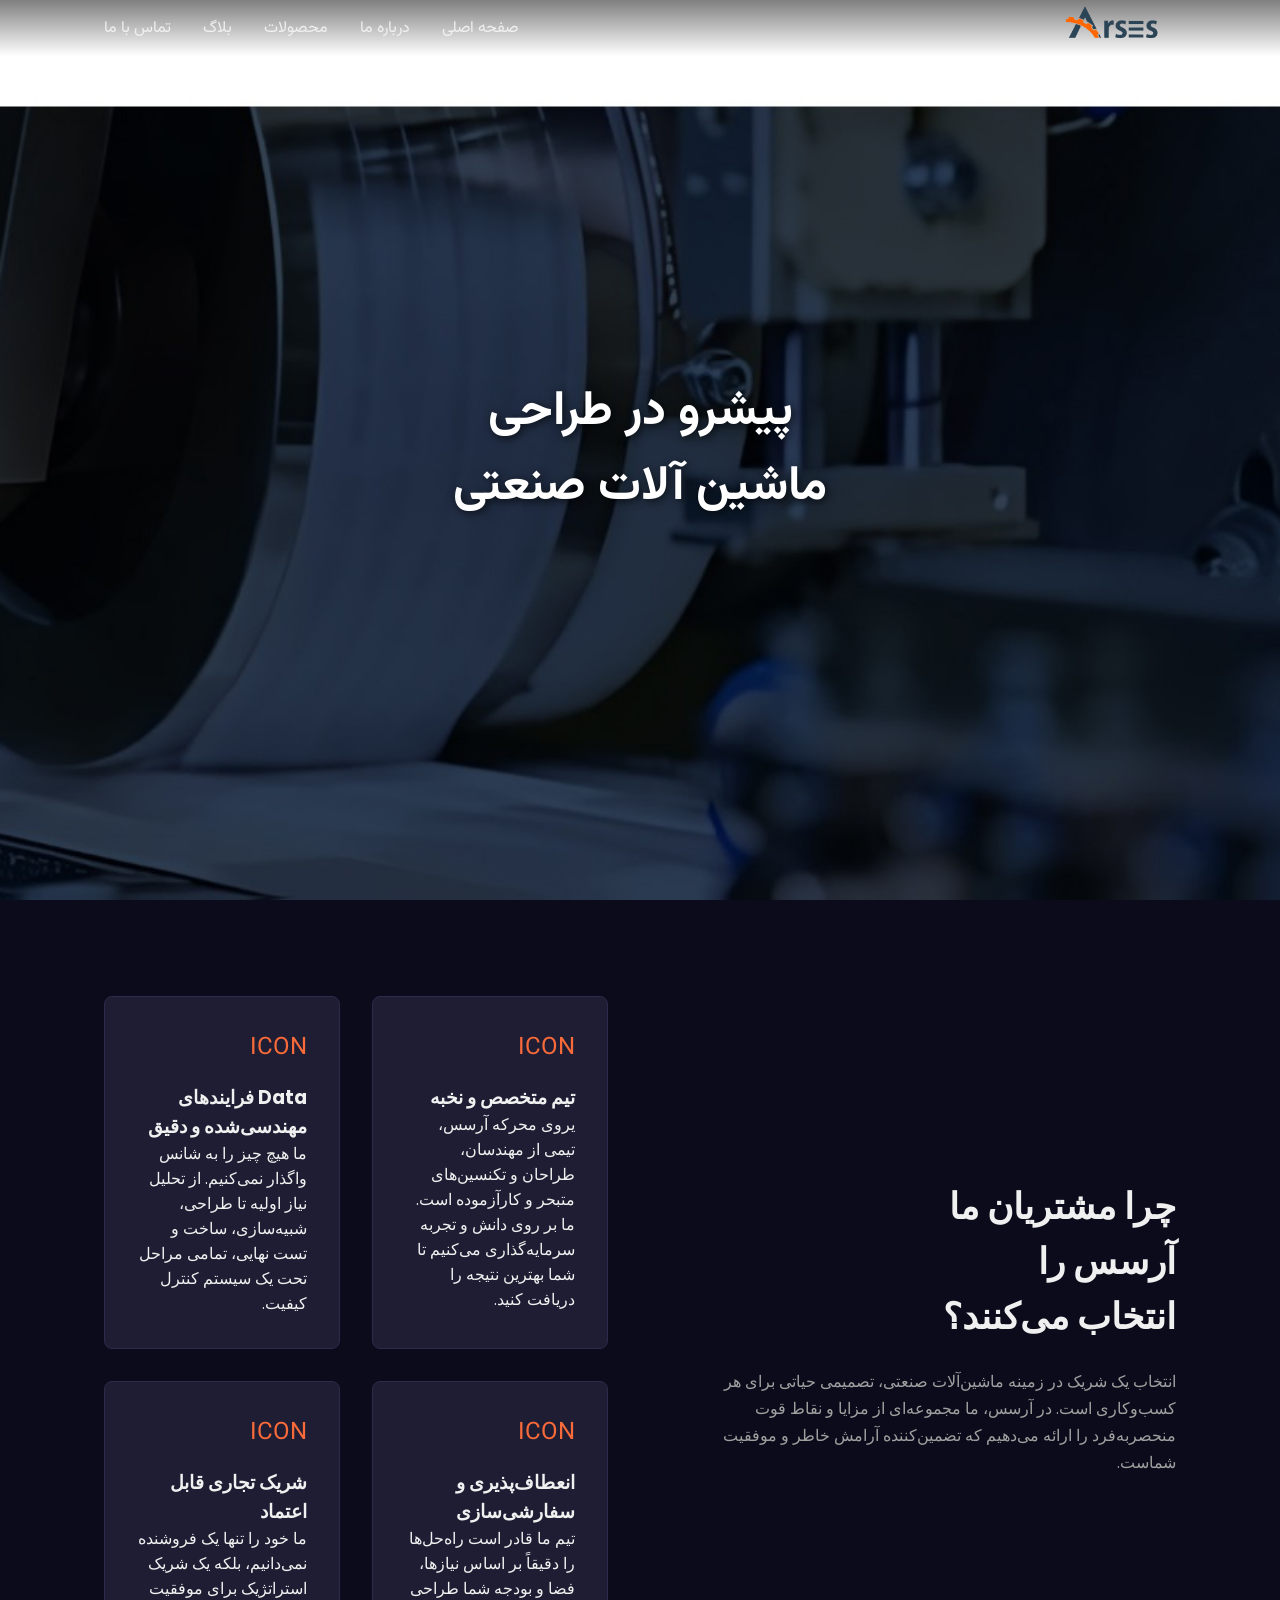
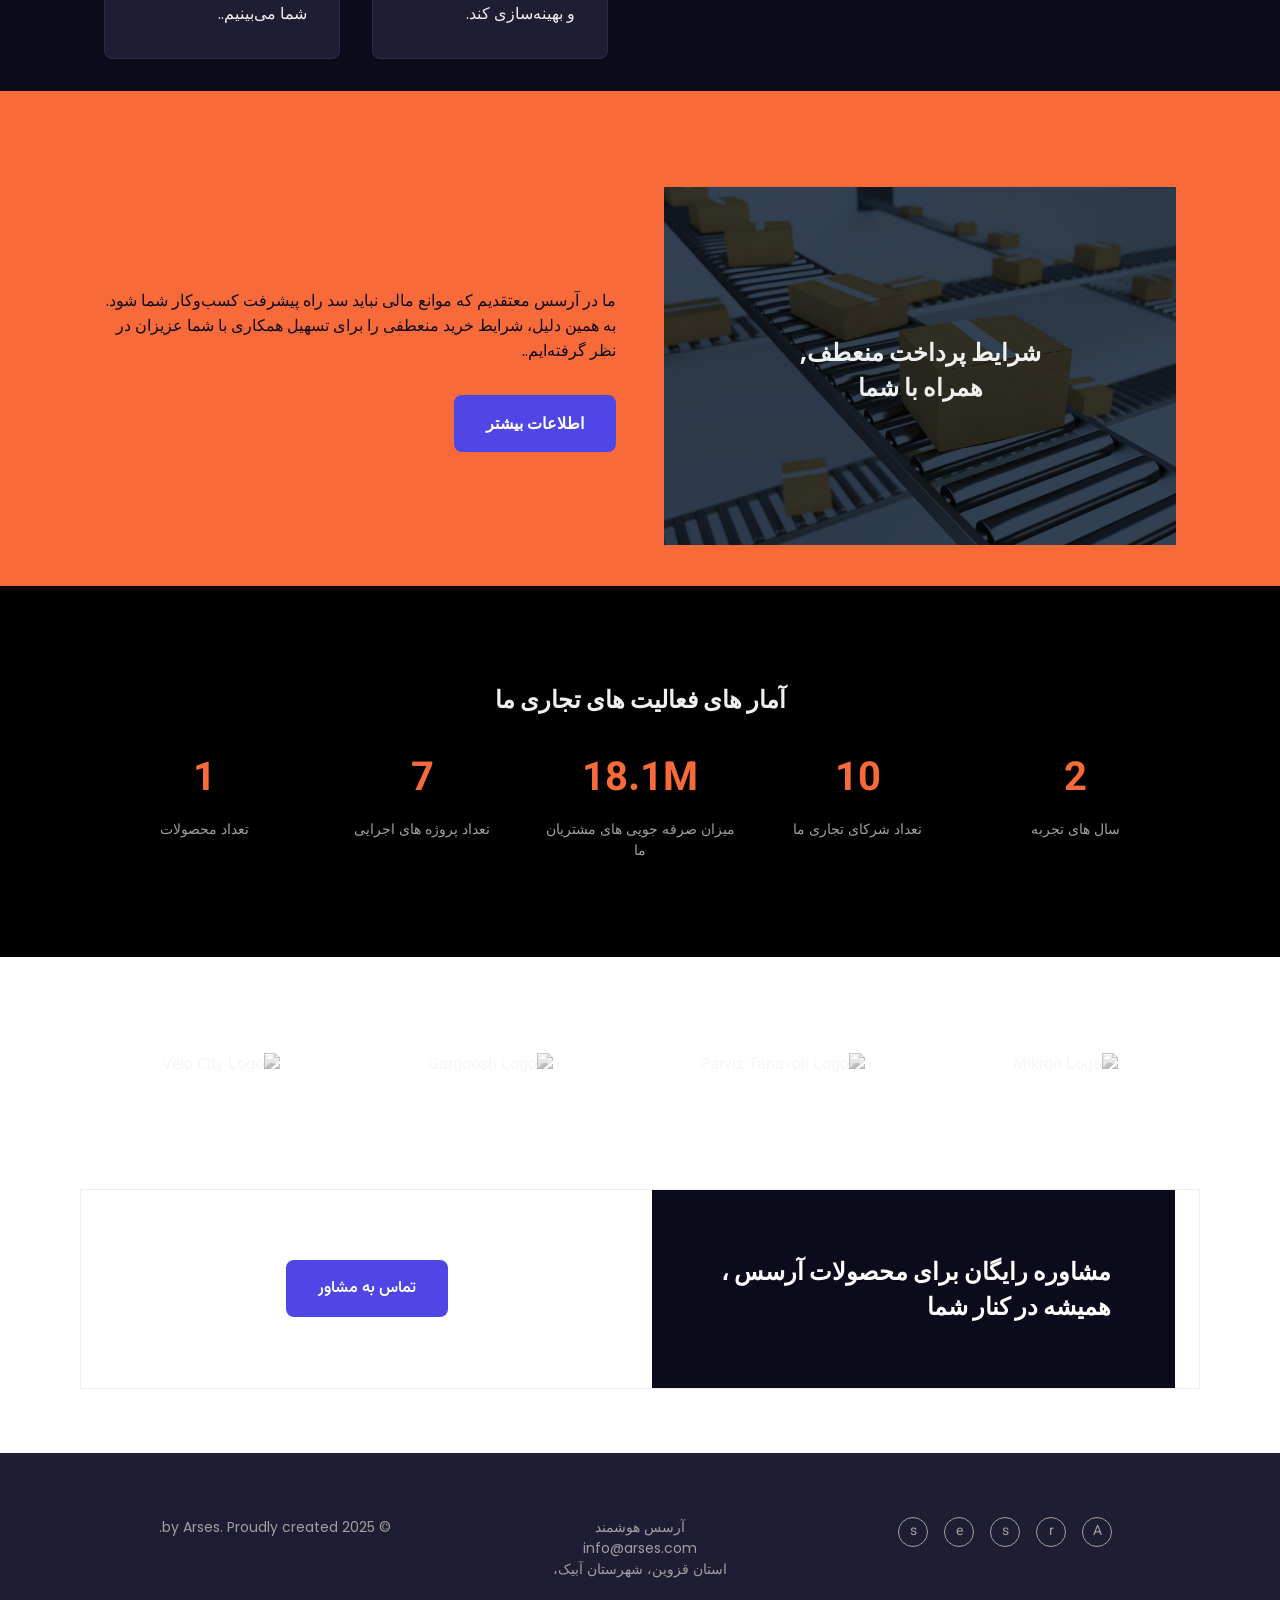
==== index.html @ b974cee0 "Add files via upload" ====
<!DOCTYPE html>
<html lang="fa" dir="rtl">
<head>
    <meta charset="UTF-8">
    <meta name="viewport" content="width=device-width, initial-scale=1.0">
    <title>Arses - طراحی ماشین آلات صنعتی</title>
    <link rel="stylesheet" href="style.css">
    <!-- افزودن فونت از گوگل - می‌توانید فونت دلخواه خود را جایگزین کنید -->
    <link href="https://fonts.googleapis.com/css2?family=Vazirmatn:wght@400;700&display=swap" rel="stylesheet">
    <link href="https://fonts.googleapis.com/css2?family=Poppins:wght@400;600;700&display=swap" rel="stylesheet">
</head>
<body>

    <!-- ==================== Header ==================== -->
    <header class="header">
        <nav class="nav container">
            <a href="#" class="nav__logo">
                <img src="images/logo.png" alt="Arses Logo">
            </a>
            <div class="nav__menu">
                <ul class="nav__list">
                    <li class="nav__item"><a href="#" class="nav__link">صفحه اصلی</a></li>
                    <li class="nav__item"><a href="#" class="nav__link"> درباره ما</a></li>
                    <li class="nav__item"><a href="#" class="nav__link">محصولات</a></li>
                    <li class="nav__item"><a href="#" class="nav__link">بلاگ</a></li>
                    <li class="nav__item"><a href="#" class="nav__link">تماس با ما</a></li>
                </ul>
            </div>
        </nav>
    </header>

    <main>
        <!-- ==================== Hero Section ==================== -->
        <section class="hero">
            <div class="hero__container container animate-on-scroll">
                <h1 class="hero__title">پیشرو در طراحی <br>ماشین آلات صنعتی</h1>
            </div>
        </section>

        <!-- ==================== Features Section ==================== -->
        <section class="features section">
            <div class="features__container container grid">
                <div class="features__data animate-on-scroll">
                    <h2 class="features__title">چرا مشتریان ما<br>آرسس را<br>انتخاب می‌کنند؟</h2>
                    <p class="features__description">
                        انتخاب یک شریک در زمینه ماشین‌آلات صنعتی، تصمیمی حیاتی برای هر کسب‌وکاری است. در آرسس، ما مجموعه‌ای از مزایا و نقاط قوت منحصربه‌فرد را ارائه می‌دهیم که تضمین‌کننده آرامش خاطر و موفقیت شماست.
                    </p>
                </div>
                <div class="features__grid grid">
                    <!-- Feature 1 -->
                    <div class="feature__card animate-on-scroll">
                        <div class="feature__icon">ICON</div>
                        <h3 class="feature__card-title">تیم متخصص و نخبه</h3>
                        <p class="feature__card-description">یروی محرکه آرسس، تیمی از مهندسان، طراحان و تکنسین‌های متبحر و کارآزموده است. ما بر روی دانش و تجربه سرمایه‌گذاری می‌کنیم تا شما بهترین نتیجه را دریافت کنید.</p>
					</div>
                    <!-- Feature 2 -->
                    <div class="feature__card animate-on-scroll">
                        <div class="feature__icon">ICON</div>
                        <h3 class="feature__card-title">Data فرایندهای مهندسی‌شده و دقیق</h3>
                        <p class="feature__card-description">ما هیچ چیز را به شانس واگذار نمی‌کنیم. از تحلیل نیاز اولیه تا طراحی، شبیه‌سازی، ساخت و تست نهایی، تمامی مراحل تحت یک سیستم کنترل کیفیت.</p>
                    </div>
                    <!-- Feature 3 -->
                    <div class="feature__card animate-on-scroll">
                        <div class="feature__icon">ICON</div>
                        <h3 class="feature__card-title">انعطاف‌پذیری و سفارشی‌سازی</h3>
                        <p class="feature__card-description">تیم ما قادر است راه‌حل‌ها را دقیقاً بر اساس نیازها، فضا و بودجه شما طراحی و بهینه‌سازی کند.</p>
                    </div>
                    <!-- Feature 4 -->
                    <div class="feature__card animate-on-scroll">
                        <div class="feature__icon">ICON</div>
                        <h3 class="feature__card-title">شریک تجاری قابل اعتماد</h3>
                        <p class="feature__card-description">ما خود را تنها یک فروشنده نمی‌دانیم، بلکه یک شریک استراتژیک برای موفقیت شما می‌بینیم..</p>
                    </div>
                </div>
            </div>
        </section>
        
        <!-- ==================== CTA Section ==================== -->
        <section class="cta section">
            <div class="cta__container container grid">
                <div class="cta__image-content animate-on-scroll">
                    <img src="images/feature-bg.png" alt="Abstract velocity design" class="cta__image">
                    <div class="cta__text-overlay">
                        <h2 class="cta__title">شرایط پرداخت منعطف,<br>همراه با شما</h2>
                    </div>
                </div>
                <div class="cta__data animate-on-scroll">
                     <p class="cta__description">ما در آرسس معتقدیم که موانع مالی نباید سد راه پیشرفت کسب‌وکار شما شود. به همین دلیل، شرایط خرید منعطفی را برای تسهیل همکاری با شما عزیزان در نظر گرفته‌ایم..</p>
                    <a href="#" class="button">اطلاعات بیشتر</a>
                </div>
            </div>
        </section>

        <!-- ==================== Numbers Section ==================== -->
        <section class="numbers section">
            <div class="numbers__container container">
                <h2 class="section__title animate-on-scroll">آمار های فعالیت های تجاری ما</h2>
                <div class="numbers__grid grid">
                    <div class="numbers__stat animate-on-scroll">
                        <h3 class="stat__number" data-target="10">0</h3>
                        <p class="stat__label">سال های تجربه</p>
                    </div>
                    <div class="numbers__stat animate-on-scroll">
                        <h3 class="stat__number" data-target="64">0</h3>
                        <p class="stat__label">تعداد شرکای تجاری ما</p>
                    </div>
                    <div class="numbers__stat animate-on-scroll">
                        <h3 class="stat__number" data-target="125000000">0</h3>
                        <p class="stat__label">میزان صرفه جویی های مشتریان ما</p>
                    </div>
                    <div class="numbers__stat animate-on-scroll">
                        <h3 class="stat__number" data-target="42">0</h3>
                        <p class="stat__label">تعداد پروژه های اجرایی</p>
                    </div>
                    <div class="numbers__stat animate-on-scroll">
                        <h3 class="stat__number" data-target="5">13</h3>
                        <p class="stat__label">تعداد محصولات</p>
                    </div>
                </div>
            </div>
        </section>

        <!-- ==================== Clients Section ==================== -->
        <section class="clients section">
            <div class="clients__container container animate-on-scroll">
                 <img src="images/mikron.png" alt="Mikron Logo" class="client__logo">
                 <img src="images/parviz.png" alt="Parviz Tanavoli Logo" class="client__logo">
                 <img src="images/gargoosh.png" alt="Gargoosh Logo" class="client__logo">
                 <img src="images/velo-city.png" alt="Velo City Logo" class="client__logo">
            </div>
        </section>

        <!-- ==================== Final CTA Section ==================== -->
        <section class="final-cta section">
             <div class="final-cta__container container grid">
                <div class="final-cta__image-content animate-on-scroll">
                    <h4>مشاوره رایگان برای محصولات آرسس ، همیشه در کنار شما</h4>
                </div>
                <div class="final-cta__action animate-on-scroll">
                    <a href="#" class="button">تماس به مشاور</a>
                </div>
             </div>
        </section>
    </main>

    <!-- ==================== Footer ==================== -->
    <footer class="footer">
        <div class="footer__container container grid">
            <div class="footer__social">
                <!-- Replace with actual social media icons/links -->
                <span>A</span><span>r</span><span>s</span><span>e</span><span>s</span>
            </div>
            <div class="footer__contact">
                <p>آرسس هوشمند</p>
                <p>info@arses.com</p>
                <p>استان قزوین، شهرستان آبیک، </p>
            </div>
            <div class="footer__copyright">
                <p>&copy; 2025 by Arses. Proudly created.</p>
            </div>
        </div>
    </footer>

    <!-- ==================== JavaScript File ==================== -->
    <script src="script.js"></script>
</body>
</html>
---- style.css ----
/* ==================== GOOGLE FONTS ==================== */
/* Imported in HTML for faster loading */

/* ==================== VARIABLES ==================== */
:root {
    --header-height: 3.5rem;

    /* Colors */
    --dark-bg: #0C0B1B;
    --card-bg: #1E1D33;
    --orange-bg: #F86A39;
    --primary-blue: #4F46E5;
    --light-text: #F0F0F0;
    --dark-text: #333;
    --grey-text: #A0A0A0;

    /* Fonts */
    --persian-font: 'Vazirmatn', sans-serif;
    --english-font: 'Poppins', sans-serif;

    /* Font sizes */
    --big-font-size: 3rem;
    --h1-font-size: 2.25rem;
    --h2-font-size: 1.5rem;
    --h3-font-size: 1.25rem;
    --normal-font-size: 1rem;
    --small-font-size: 0.875rem;

    /* Font weight */
    --font-bold: 700;
    --font-semi-bold: 600;

    /* Margins */
    --mb-0-5: 0.5rem;
    --mb-1: 1rem;
    --mb-1-5: 1.5rem;
    --mb-2: 2rem;

    /* Z-index */
    --z-tooltip: 10;
    --z-fixed: 100;
}

/* ==================== BASE ==================== */
* {
    box-sizing: border-box;
    padding: 0;
    margin: 0;
}

html {
    scroll-behavior: smooth;
}

body {
    font-family: var(--persian-font);
    background-color: var(--dark-bg);
    color: var(--light-text);
}

h1, h2, h3, h4 {
    font-weight: var(--font-bold);
}

ul {
    list-style: none;
}

a {
    text-decoration: none;
    color: inherit;
}

img {
    max-width: 100%;
    height: auto;
}

/* ==================== REUSABLE CSS CLASSES ==================== */
.container {
    max-width: 1120px;
    margin-left: auto;
    margin-right: auto;
    padding: 0 1.5rem;
}

.grid {
    display: grid;
    gap: 1.5rem;
}

.section {
    padding: 6rem 0 2rem;
}

.section__title {
    font-size: var(--h2-font-size);
    text-align: center;
    margin-bottom: var(--mb-2);
}

.button {
    display: inline-block;
    background-color: var(--primary-blue);
    color: #fff;
    padding: 1rem 2rem;
    border-radius: 0.5rem;
    font-weight: var(--font-semi-bold);
    transition: background-color 0.3s;
}

.button:hover {
    background-color: #3b31c9;
}

/* ==================== Animation Setup ==================== */
.animate-on-scroll {
    opacity: 0;
    transform: translateY(30px);
    transition: opacity 0.6s ease-out, transform 0.6s ease-out;
}

.animate-on-scroll.is-visible {
    opacity: 1;
    transform: translateY(0);
}


/* ==================== HEADER & NAV ==================== */
.header {
    width: 100%;
    position: absolute;
    top: 0;
    left: 0;
    z-index: var(--z-fixed);
    background: linear-gradient(180deg, rgba(0,0,0,0.5), transparent);
}

.nav {
    height: var(--header-height);
    display: flex;
    justify-content: space-between;
    align-items: center;
}

.nav__logo img {
    height: 40px; /* Adjust as needed */
}

.nav__list {
    display: flex;
    gap: 2rem;
}

.nav__link {
    font-size: var(--normal-font-size);
    transition: color 0.3s;
}

.nav__link:hover {
    color: var(--orange-bg);
}

/* ==================== HERO ==================== */
.hero {
    height: 100vh;
    background-image: url('images/hero-background.jpg');
    background-size: cover;
    background-position: center;
    display: flex;
    align-items: center;
    justify-content: center;
    text-align: center;
}

.hero__title {
    font-size: var(--big-font-size);
    color: #fff;
    text-shadow: 2px 2px 8px rgba(0,0,0,0.7);
}

/* ==================== FEATURES ==================== */
.features__container {
    grid-template-columns: repeat(2, 1fr);
    align-items: center;
    gap: 4rem;
}

.features__title {
    font-family: var(--english-font);
    font-size: var(--h1-font-size);
    margin-bottom: var(--mb-1-5);
}

.features__description {
    font-family: var(--english-font);
    color: var(--grey-text);
    line-height: 1.7;
}

.features__grid {
    grid-template-columns: repeat(2, 1fr);
    gap: 2rem;
}

.feature__card {
    background-color: var(--card-bg);
    padding: 2rem;
    border-radius: 0.5rem;
    border: 1px solid #2a2a4a;
}
.feature__card-title, .feature__card-description {
    font-family: var(--english-font);
}

.feature__icon {
    font-size: 1.5rem;
    margin-bottom: var(--mb-1);
    color: var(--orange-bg);
    /* Replace with real icons */
}

/* ==================== CTA ==================== */
.cta {
    background-color: var(--orange-bg);
    color: var(--dark-bg);
}

.cta__container {
    grid-template-columns: repeat(2, 1fr);
    align-items: center;
    gap: 3rem;
}

.cta__image-content {
    position: relative;
    color: var(--light-text);
}

.cta__text-overlay {
    position: absolute;
    top: 50%;
    left: 50%;
    transform: translate(-50%, -50%);
    text-align: center;
}

.cta__title {
    font-family: var(--english-font);
    font-size: var(--h2-font-size);
}
.cta__data {
    font-family: var(--english-font);
}

.cta__description {
    margin-bottom: var(--mb-2);
}

/* ==================== NUMBERS ==================== */
.numbers {
    background-color: #000;
    padding: 6rem 0;
    position: relative;
    text-align: center;
}
.numbers .section__title {
    font-family: var(--english-font);
}

.numbers__grid {
    grid-template-columns: repeat(5, 1fr);
    gap: 1rem;
}

.stat__number {
    font-size: 2.5rem;
    font-weight: var(--font-bold);
    color: var(--orange-bg);
    margin-bottom: var(--mb-0-5);
}

.stat__label {
    font-family: var(--english-font);
    color: var(--grey-text);
    font-size: var(--small-font-size);
}

/* ==================== CLIENTS ==================== */
.clients {
    background-color: #fff;
}

.clients__container {
    display: flex;
    justify-content: space-around;
    align-items: center;
    flex-wrap: wrap;
    gap: 2rem;
}

.client__logo {
    height: 40px;
    filter: grayscale(100%);
    opacity: 0.6;
    transition: filter 0.3s, opacity 0.3s;
}

.client__logo:hover {
    filter: grayscale(0%);
    opacity: 1;
}

/* ==================== FINAL CTA ==================== */
.final-cta {
    background-color: #fff;
    padding: 4rem 0;
}

.final-cta__container {
    grid-template-columns: repeat(2, 1fr);
    align-items: center;
    border: 1px solid #eee;
}

.final-cta__image-content {
    background-color: var(--dark-bg);
    padding: 4rem;
    display: flex;
    align-items: center;
    justify-content: center;
    color: white;
}
.final-cta__image-content h4 {
    font-family: var(--english-font);
    font-size: var(--h2-font-size);
}

.final-cta__action {
    padding: 4rem;
    text-align: center;
}

/* ==================== FOOTER ==================== */
.footer {
    background-color: var(--card-bg);
    padding: 4rem 0 2rem;
    font-size: var(--small-font-size);
    color: var(--grey-text);
}

.footer__container {
    grid-template-columns: repeat(3, 1fr);
    text-align: center;
}
.footer__contact p, .footer__copyright p{
    font-family: var(--english-font);
}

.footer__social {
    display: flex;
    justify-content: center;
    gap: 1rem;
}

.footer__social span {
    border: 1px solid var(--grey-text);
    border-radius: 50%;
    width: 30px;
    height: 30px;
    display: flex;
    align-items: center;
    justify-content: center;
}


/* ==================== MEDIA QUERIES ==================== */
@media screen and (max-width: 992px) {
    .container {
        padding: 0 1rem;
    }
    .features__container, .cta__container {
        grid-template-columns: 1fr;
        text-align: center;
    }
    .features__data {
        order: 2;
    }
    .features__grid {
        order: 1;
    }
    .cta__container {
       gap: 1rem;
    }
}

@media screen and (max-width: 768px) {
    body {
        font-size: var(--normal-font-size);
    }
    .section {
        padding: 4rem 0 1rem;
    }
    .nav__menu {
        /* Add mobile menu logic here if needed */
        display: none;
    }
    .hero__title {
        font-size: var(--h1-font-size);
    }
    .features__grid, .final-cta__container {
        grid-template-columns: 1fr;
    }
    .numbers__grid {
        grid-template-columns: repeat(3, 1fr);
        gap: 2rem;
    }
    .footer__container {
        grid-template-columns: 1fr;
        gap: 2rem;
    }
}
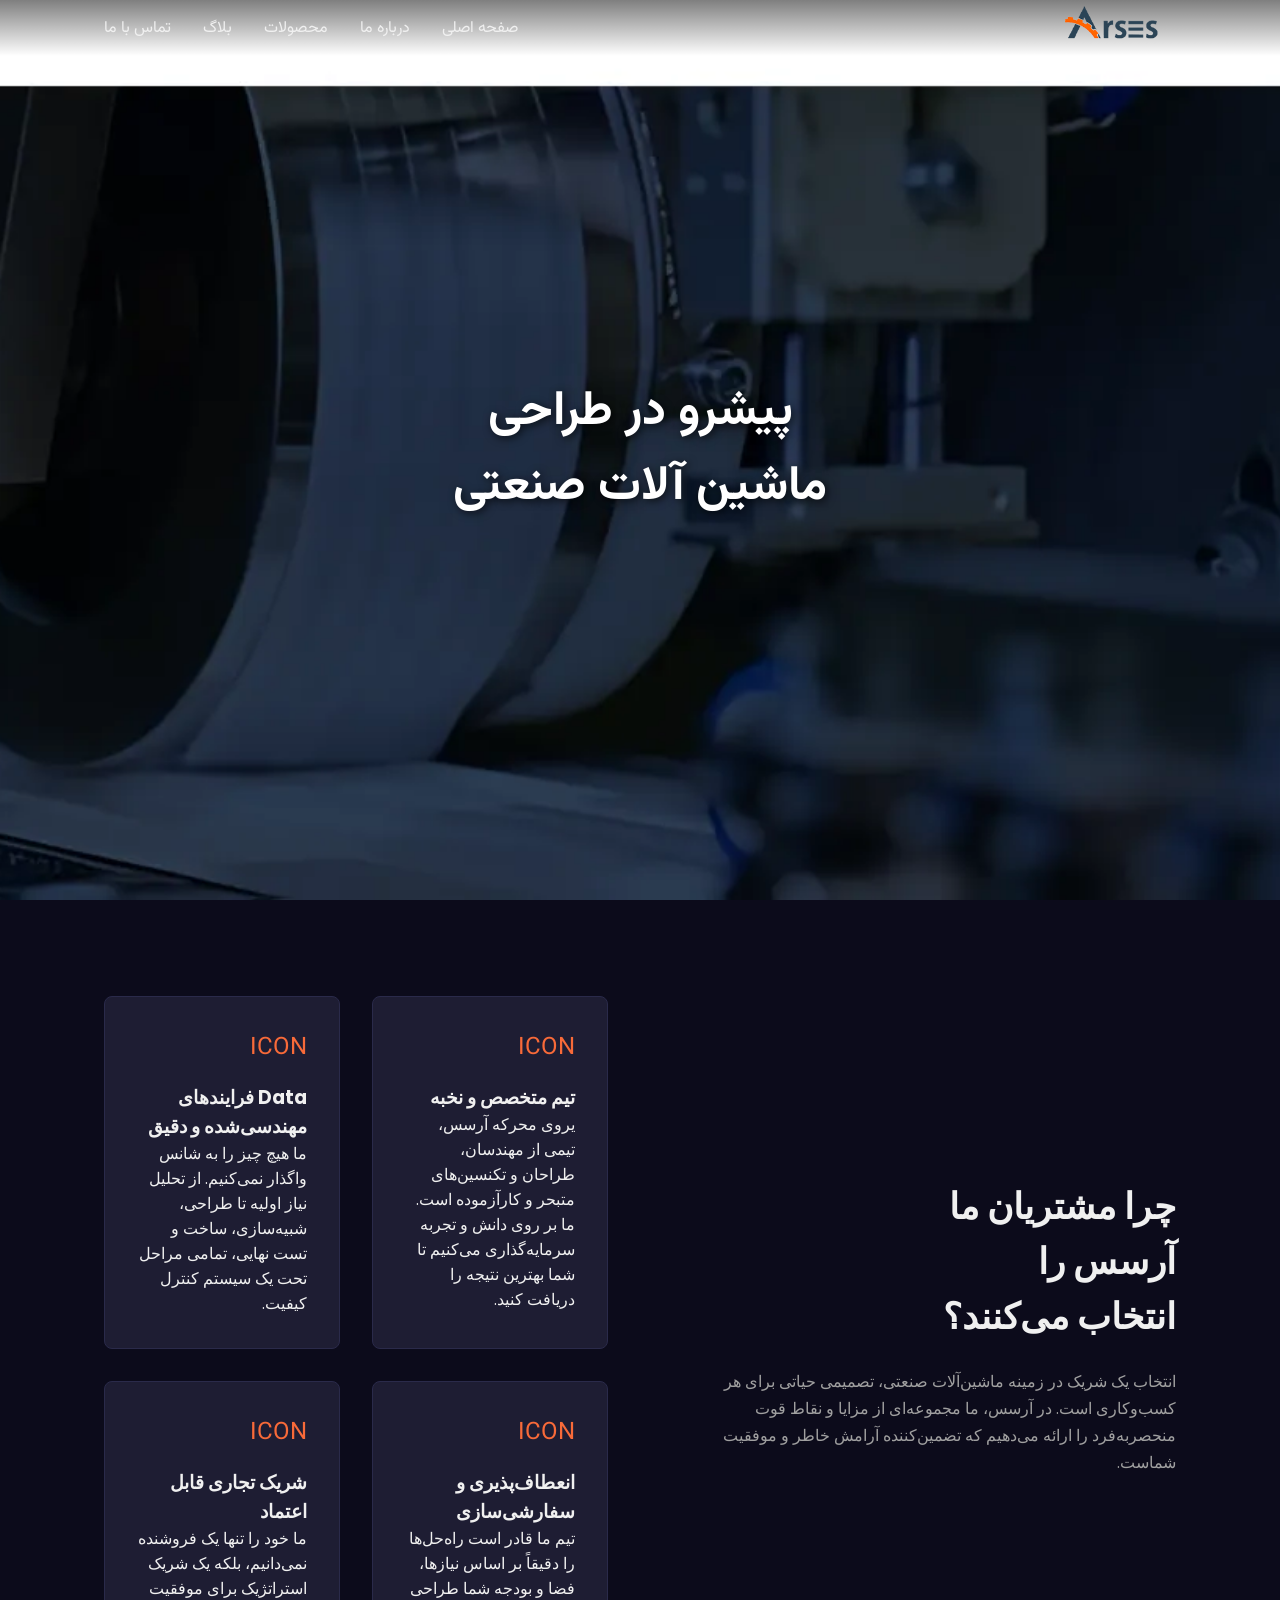
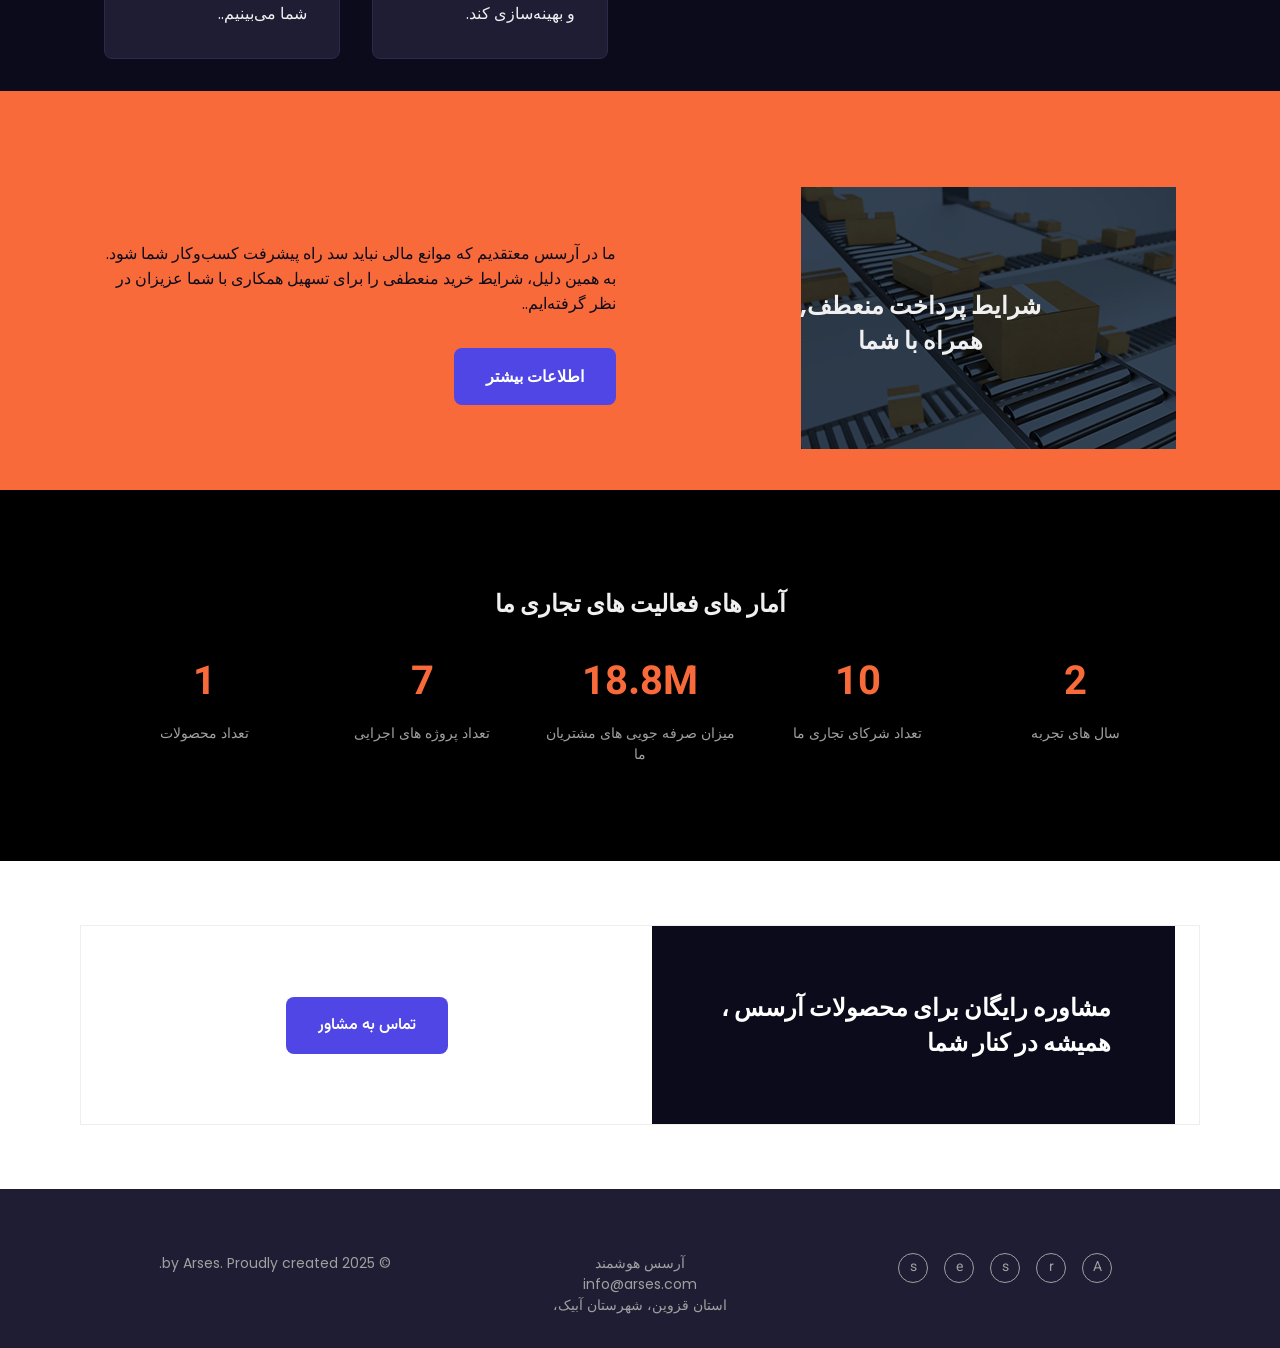
==== commit 3714e4cb: "Update index.html" ====
--- a/index.html
+++ b/index.html
@@ -120,16 +120,7 @@
             </div>
         </section>
 
-        <!-- ==================== Clients Section ==================== -->
-        <section class="clients section">
-            <div class="clients__container container animate-on-scroll">
-                 <img src="images/mikron.png" alt="Mikron Logo" class="client__logo">
-                 <img src="images/parviz.png" alt="Parviz Tanavoli Logo" class="client__logo">
-                 <img src="images/gargoosh.png" alt="Gargoosh Logo" class="client__logo">
-                 <img src="images/velo-city.png" alt="Velo City Logo" class="client__logo">
-            </div>
-        </section>
-
+ 
         <!-- ==================== Final CTA Section ==================== -->
         <section class="final-cta section">
              <div class="final-cta__container container grid">
--- a/style.css
+++ b/style.css
@@ -164,7 +164,7 @@
 /* ==================== HERO ==================== */
 .hero {
     height: 100vh;
-    background-image: url('images/hero-background.jpg');
+    background-image: url('images/hero-background.webp');
     background-size: cover;
     background-position: center;
     display: flex;
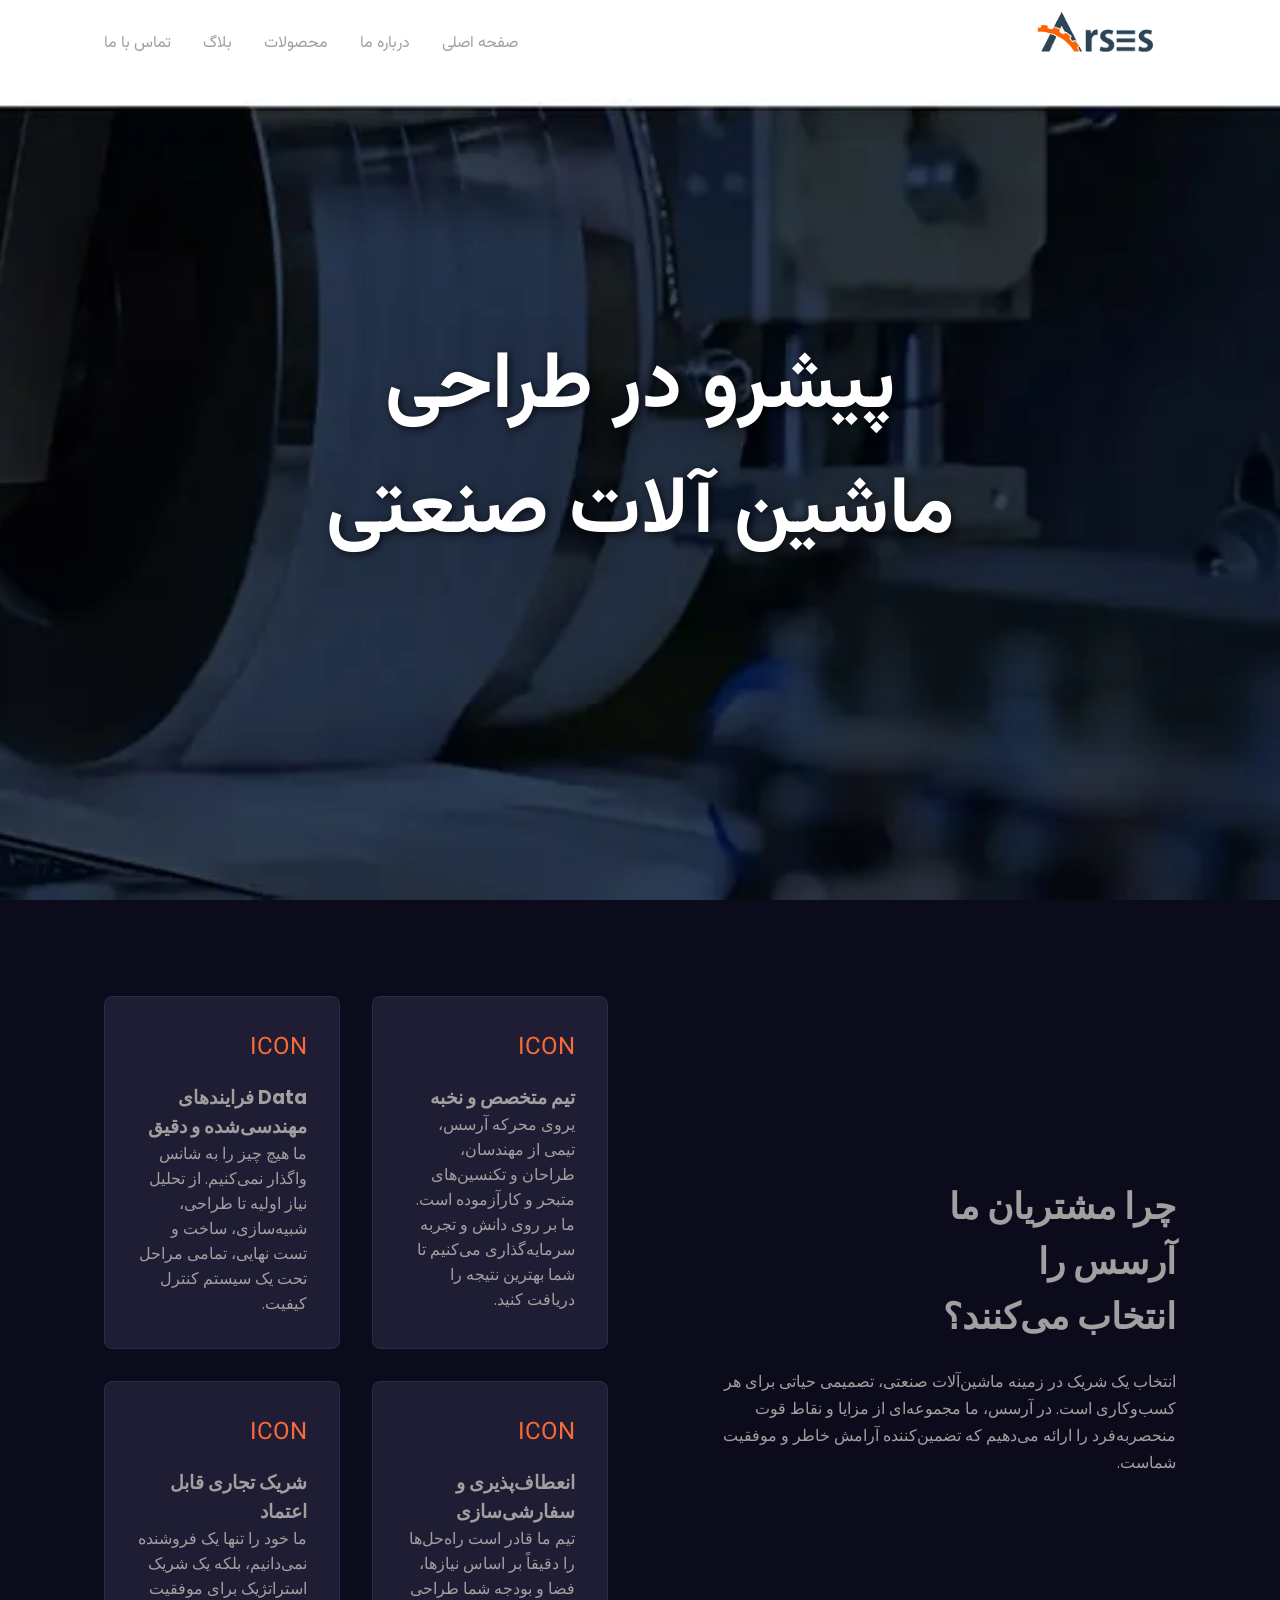
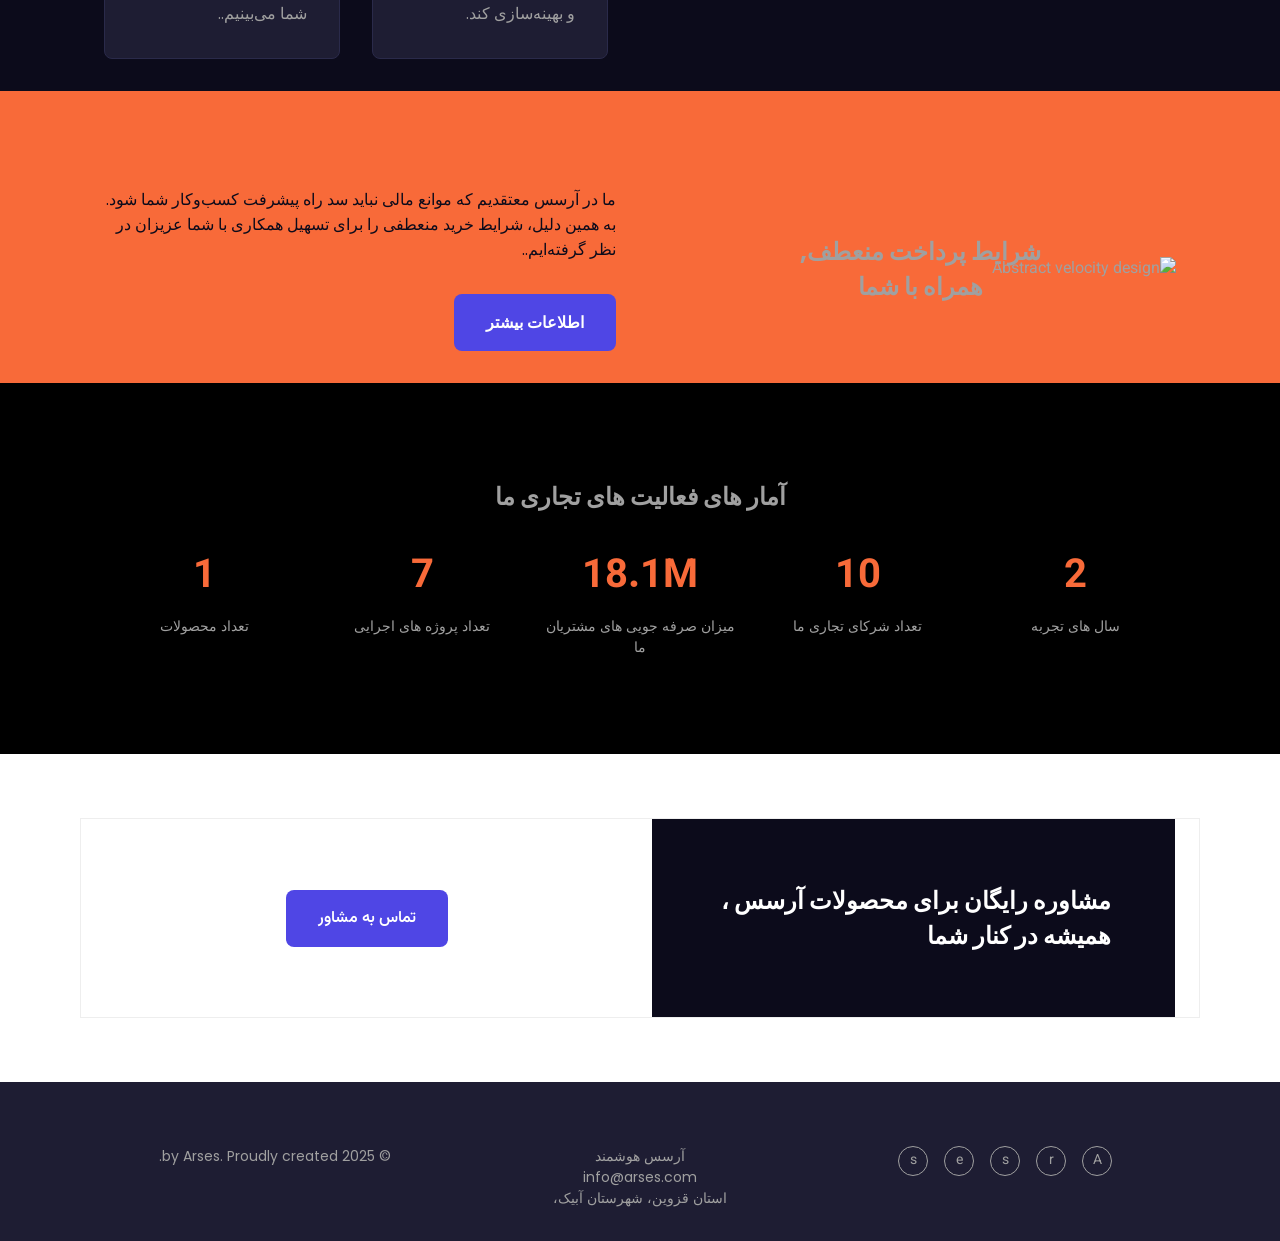
==== commit f78cc898: "Update index.html" ====
--- a/index.html
+++ b/index.html
@@ -79,7 +79,7 @@
         <section class="cta section">
             <div class="cta__container container grid">
                 <div class="cta__image-content animate-on-scroll">
-                    <img src="images/feature-bg.png" alt="Abstract velocity design" class="cta__image">
+                    <img src="images/feature-bg.webp" alt="Abstract velocity design" class="cta__image">
                     <div class="cta__text-overlay">
                         <h2 class="cta__title">شرایط پرداخت منعطف,<br>همراه با شما</h2>
                     </div>
--- a/style.css
+++ b/style.css
@@ -10,7 +10,7 @@
     --card-bg: #1E1D33;
     --orange-bg: #F86A39;
     --primary-blue: #4F46E5;
-    --light-text: #F0F0F0;
+    --light-text: #A0A0A0;
     --dark-text: #333;
     --grey-text: #A0A0A0;
 
@@ -19,7 +19,7 @@
     --english-font: 'Poppins', sans-serif;
 
     /* Font sizes */
-    --big-font-size: 3rem;
+    --big-font-size: 5rem;
     --h1-font-size: 2.25rem;
     --h2-font-size: 1.5rem;
     --h3-font-size: 1.25rem;
@@ -130,10 +130,10 @@
 .header {
     width: 100%;
     position: absolute;
-    top: 0;
-    left: 0;
+    top: 100;
+    left: 10;
     z-index: var(--z-fixed);
-    background: linear-gradient(180deg, rgba(0,0,0,0.5), transparent);
+    background: linear-gradient(0deg, rgba(0,0,0,0.0), transparent);
 }
 
 .nav {
@@ -144,12 +144,14 @@
 }
 
 .nav__logo img {
-    height: 40px; /* Adjust as needed */
+    height: 50px; /* Adjust as needed */
+	margin-top: 20px;
 }
 
 .nav__list {
     display: flex;
     gap: 2rem;
+	margin-top: 30px;
 }
 
 .nav__link {
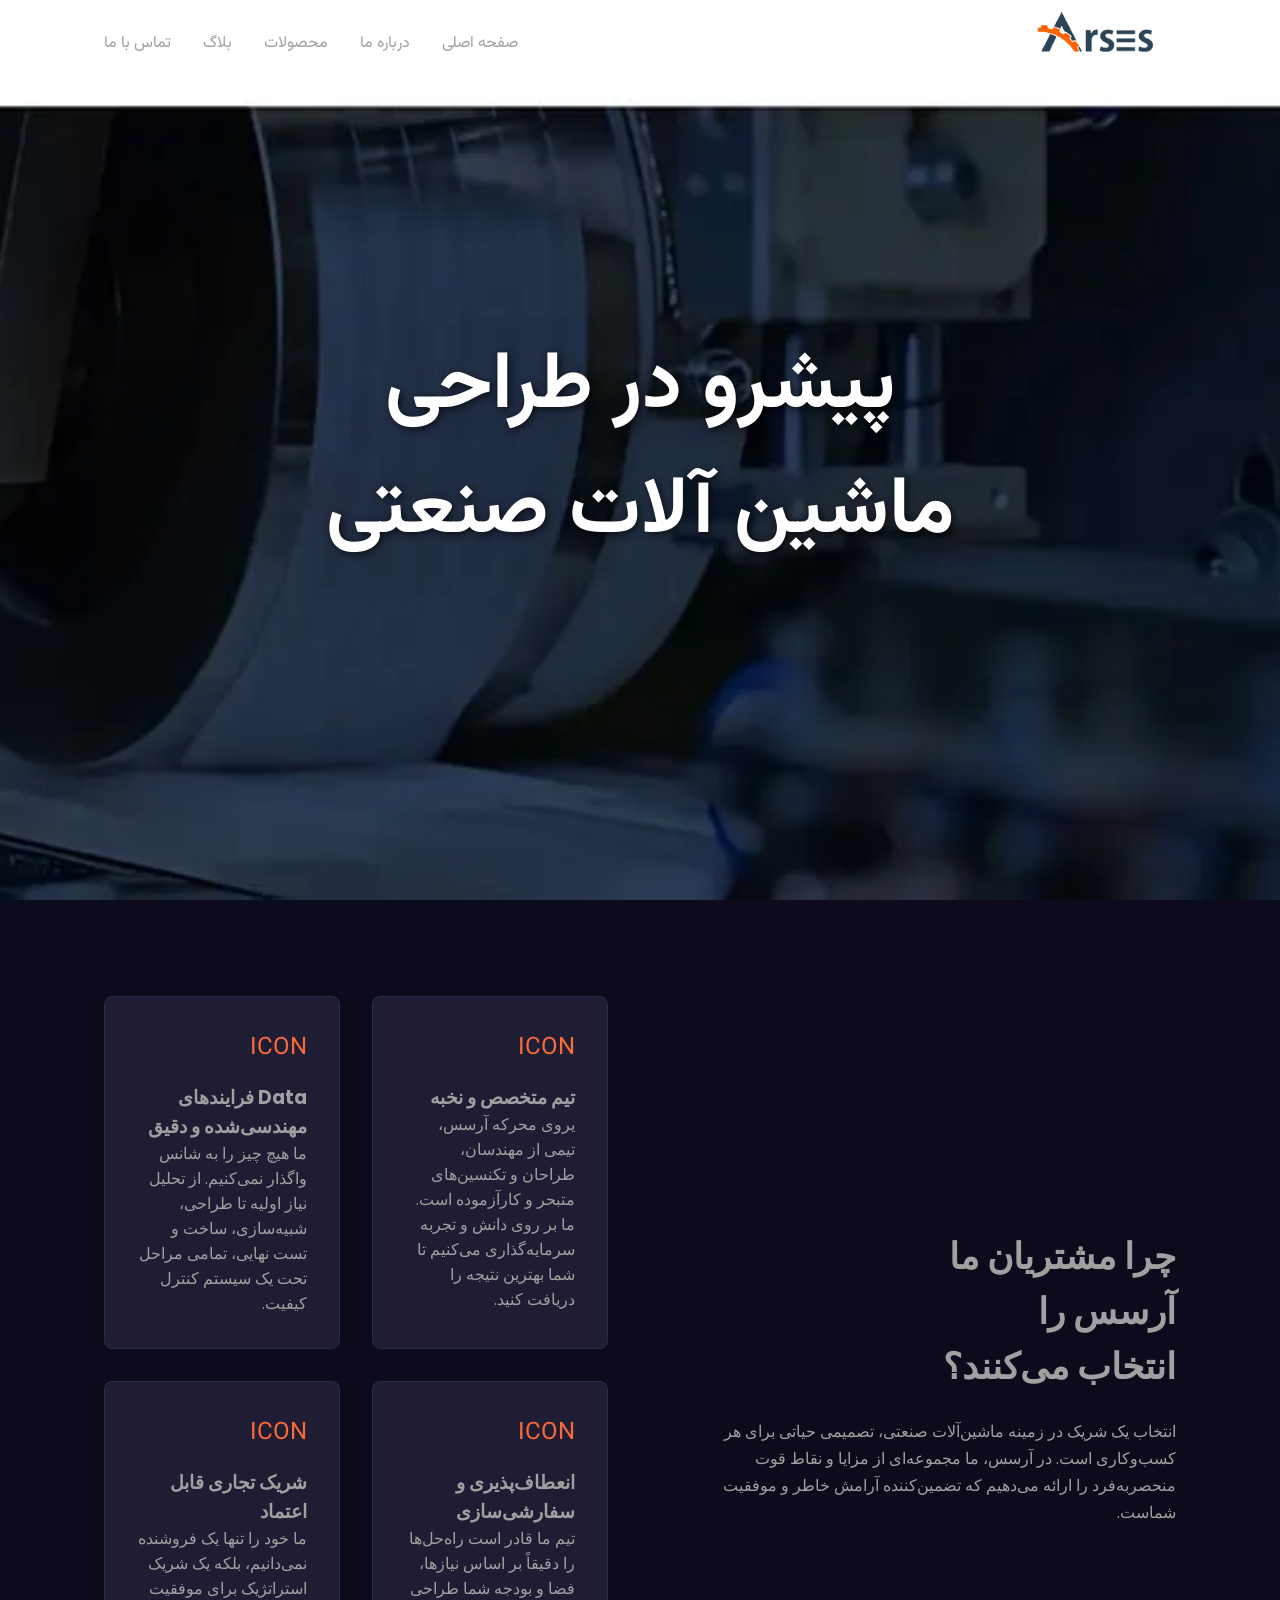
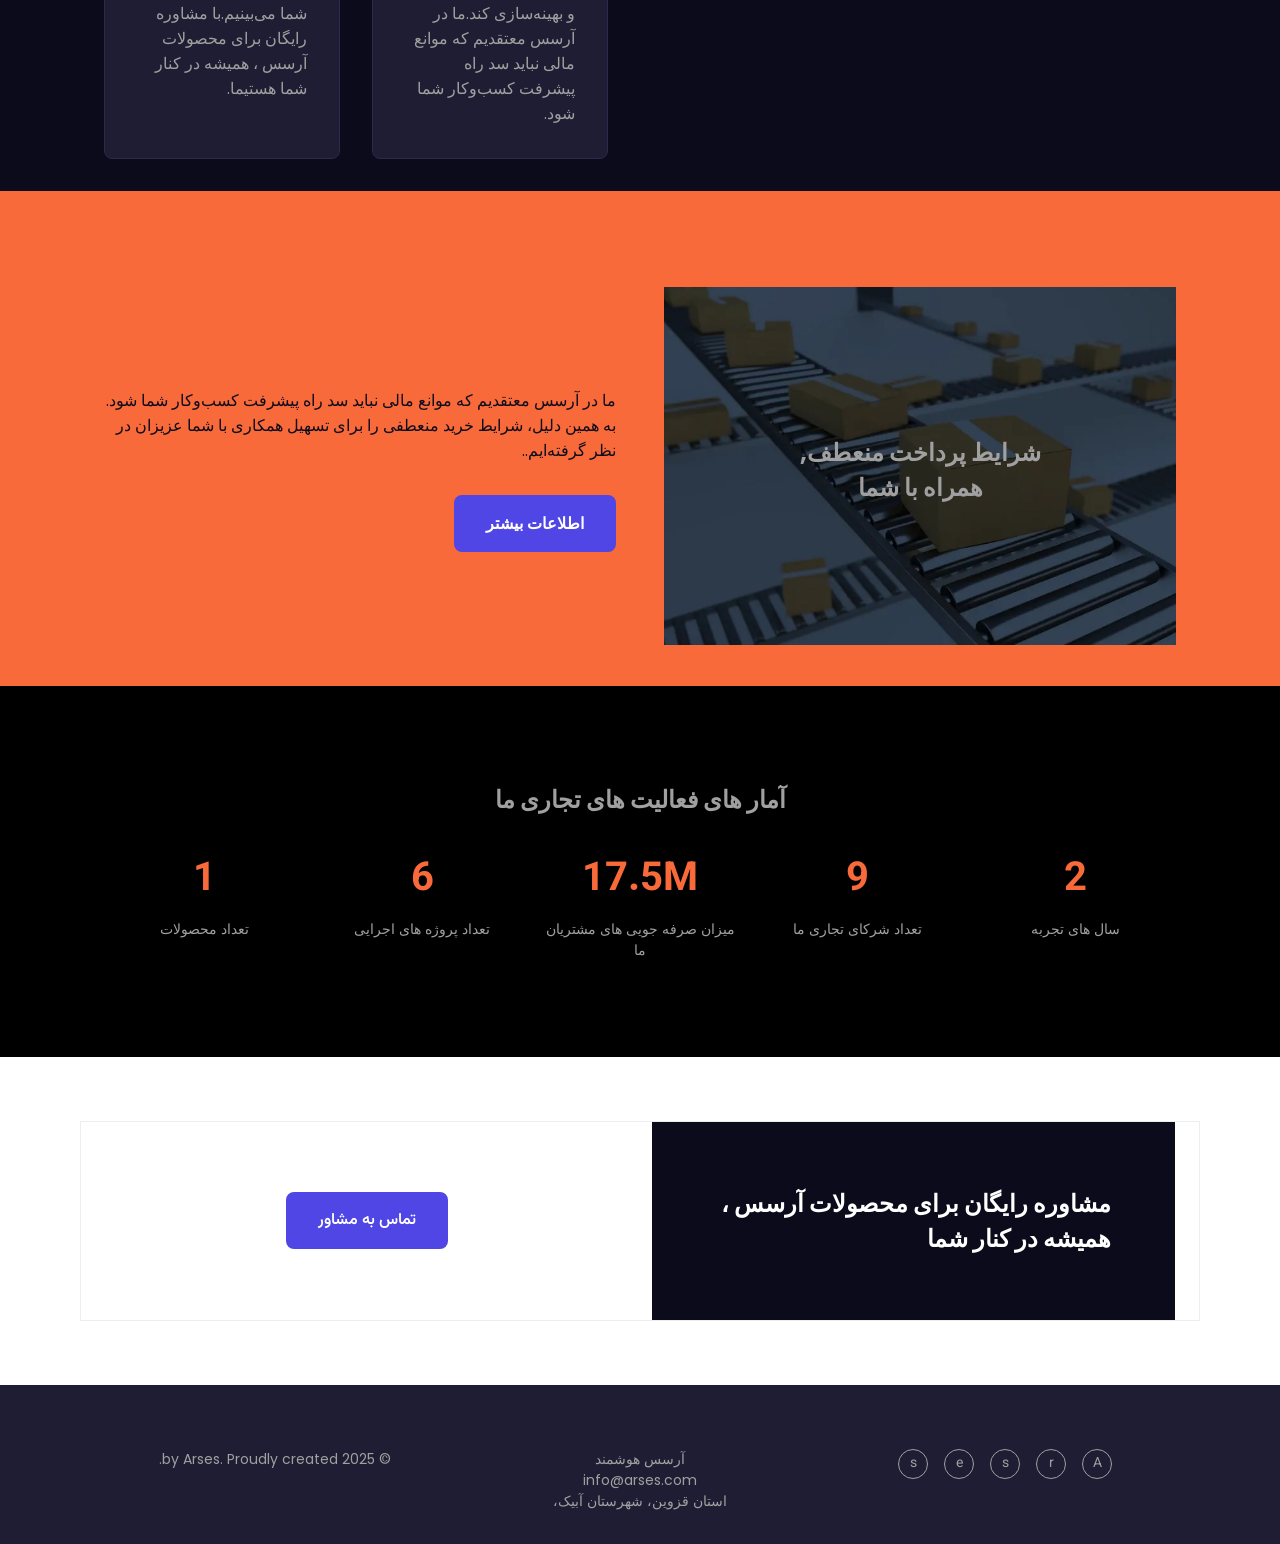
==== commit 82cb0f2d: "Update index.html" ====
--- a/index.html
+++ b/index.html
@@ -63,13 +63,13 @@
                     <div class="feature__card animate-on-scroll">
                         <div class="feature__icon">ICON</div>
                         <h3 class="feature__card-title">انعطاف‌پذیری و سفارشی‌سازی</h3>
-                        <p class="feature__card-description">تیم ما قادر است راه‌حل‌ها را دقیقاً بر اساس نیازها، فضا و بودجه شما طراحی و بهینه‌سازی کند.</p>
+                        <p class="feature__card-description"> تیم ما قادر است راه‌حل‌ها را دقیقاً بر اساس نیازها، فضا و بودجه شما طراحی و بهینه‌سازی کند.ما در آرسس معتقدیم که موانع مالی نباید سد راه پیشرفت کسب‌وکار شما شود.</p>
                     </div>
                     <!-- Feature 4 -->
                     <div class="feature__card animate-on-scroll">
                         <div class="feature__icon">ICON</div>
                         <h3 class="feature__card-title">شریک تجاری قابل اعتماد</h3>
-                        <p class="feature__card-description">ما خود را تنها یک فروشنده نمی‌دانیم، بلکه یک شریک استراتژیک برای موفقیت شما می‌بینیم..</p>
+                        <p class="feature__card-description">ما خود را تنها یک فروشنده نمی‌دانیم، بلکه یک شریک استراتژیک برای موفقیت شما می‌بینیم.با مشاوره رایگان برای محصولات آرسس ، همیشه در کنار شما هستیما.</p>
                     </div>
                 </div>
             </div>
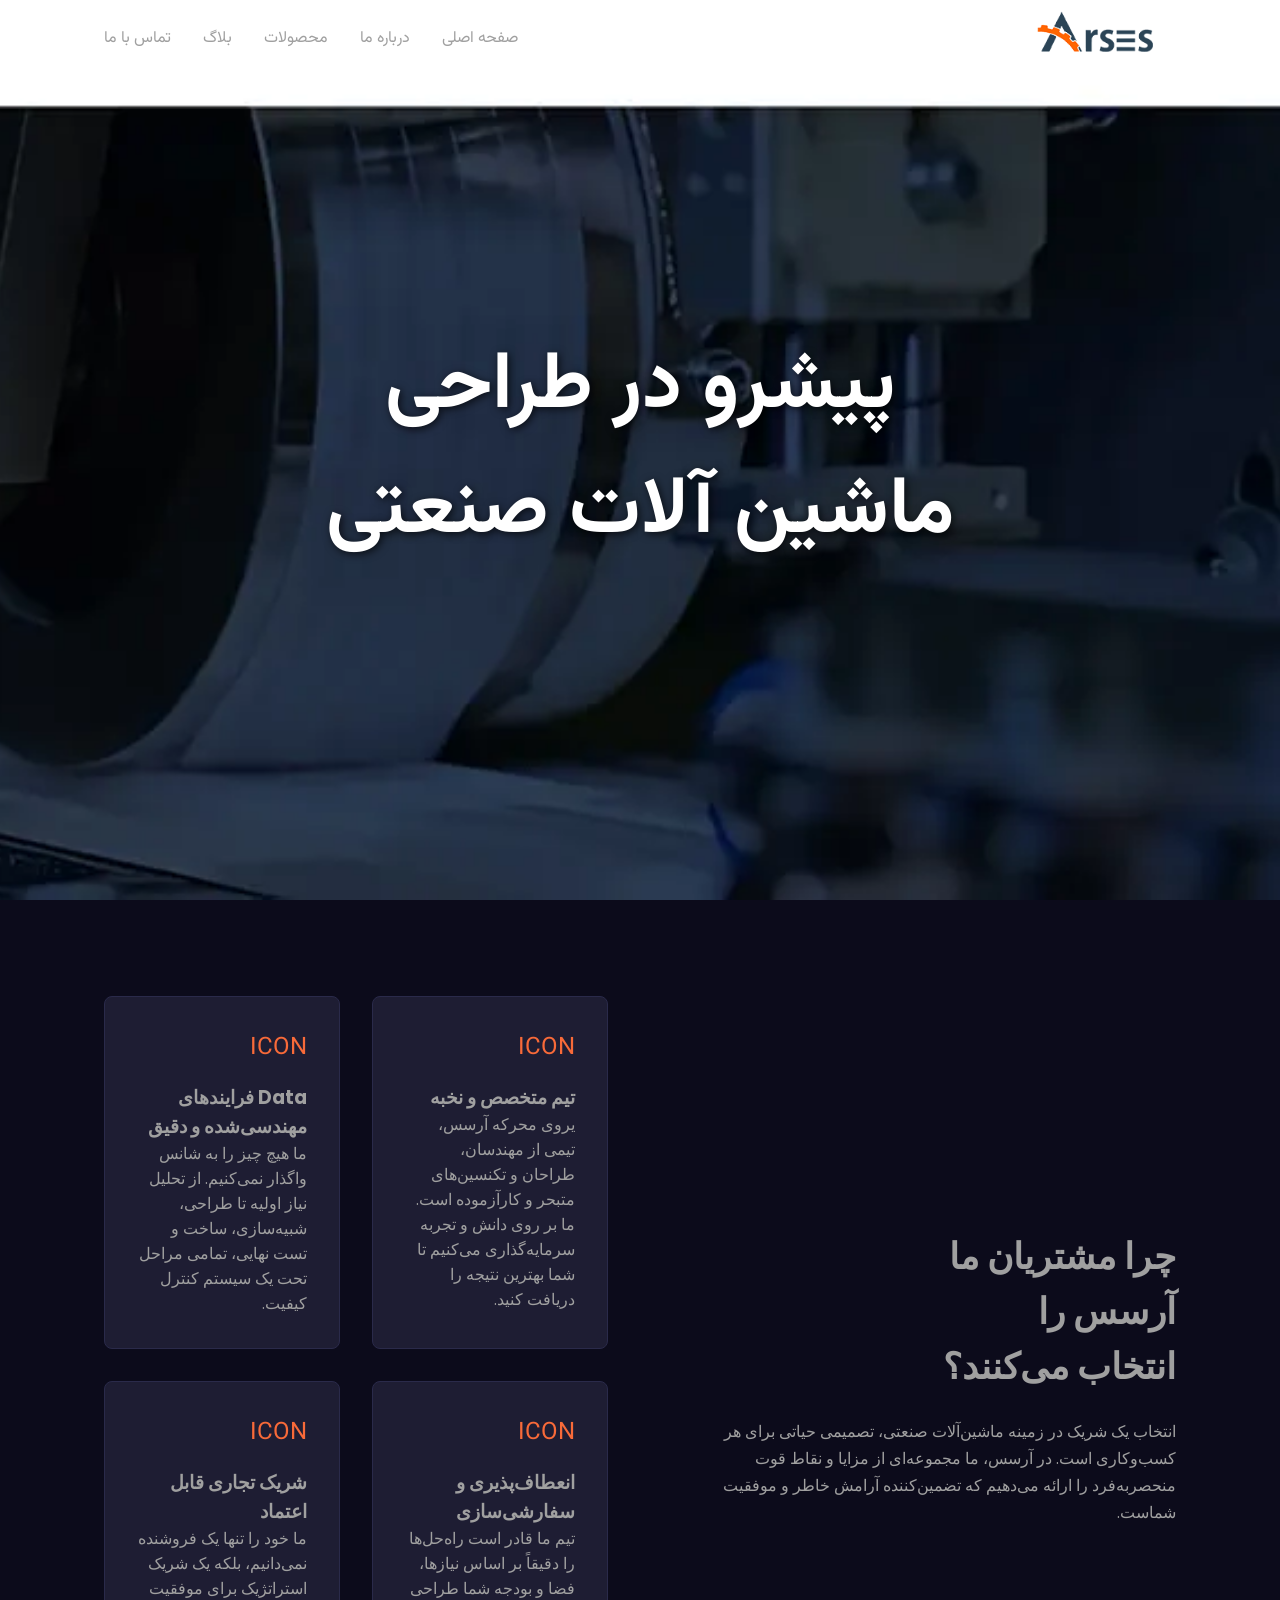
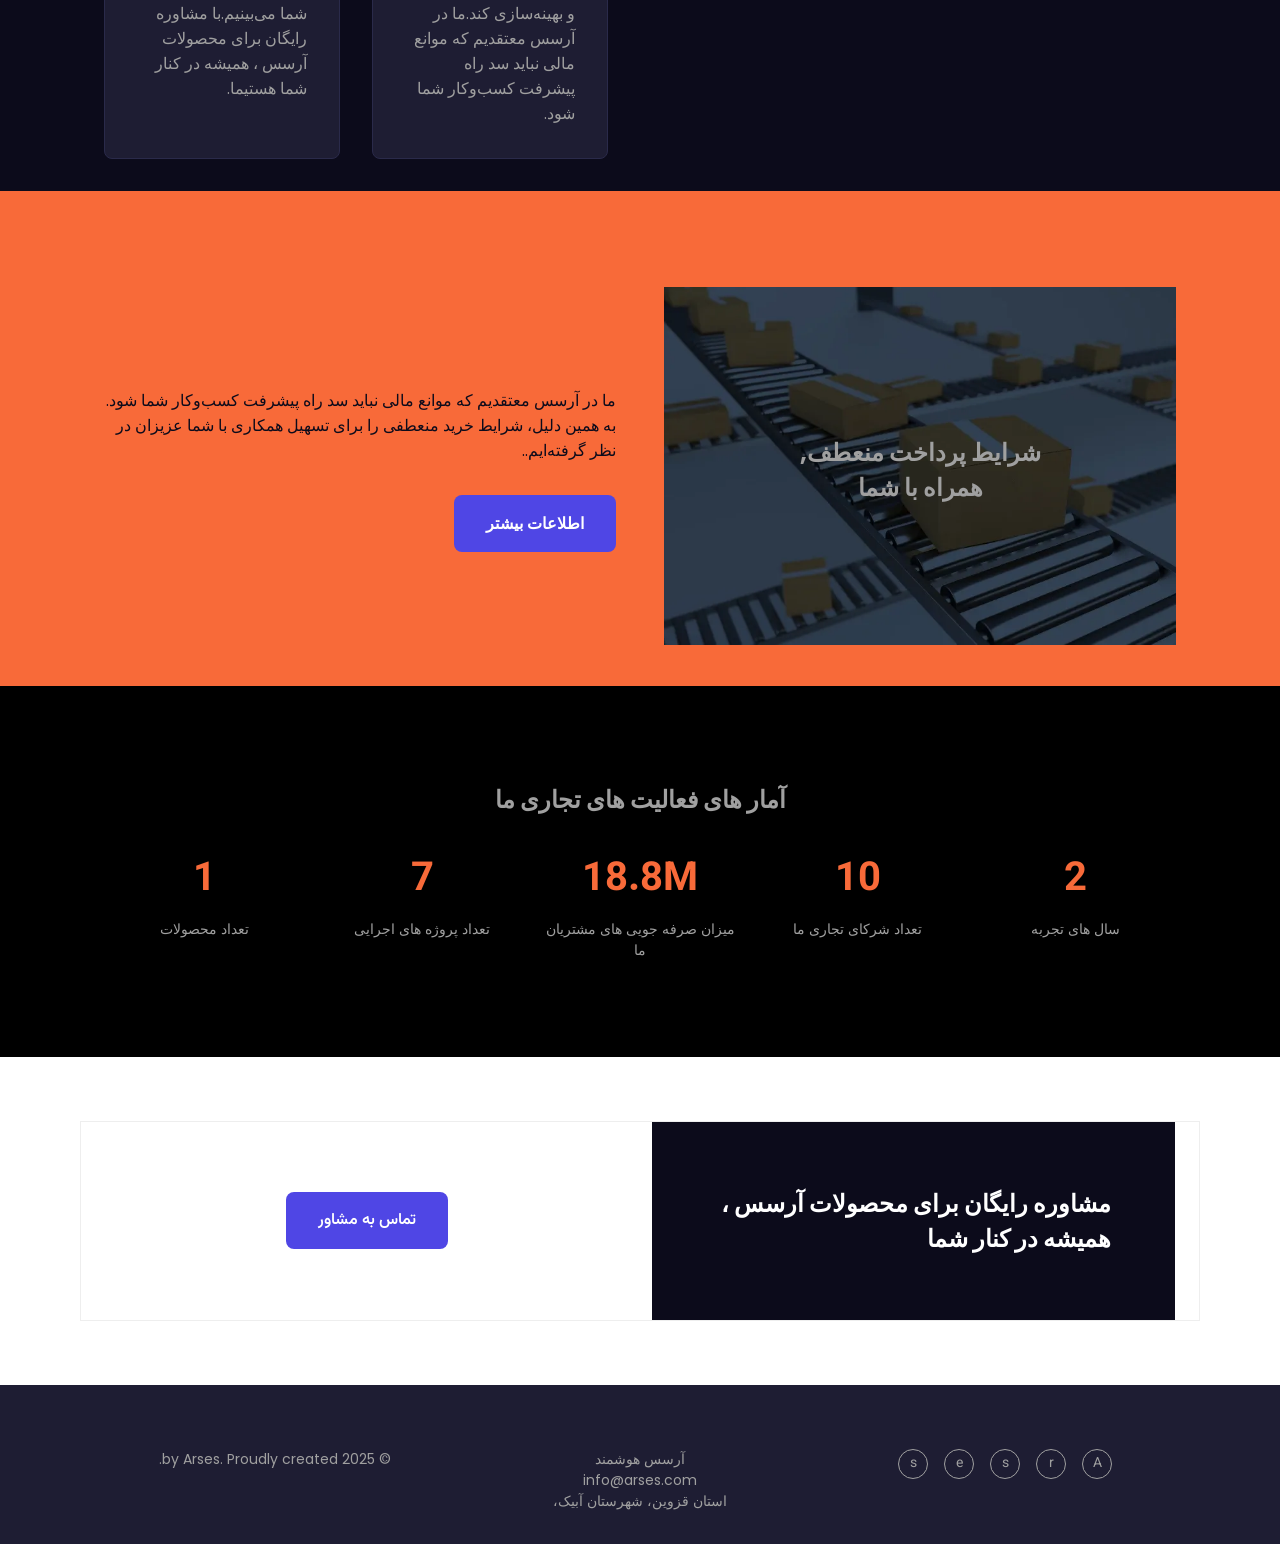
==== commit 8b73c950: "Update index.html" ====
--- a/index.html
+++ b/index.html
@@ -3,7 +3,7 @@
 <head>
     <meta charset="UTF-8">
     <meta name="viewport" content="width=device-width, initial-scale=1.0">
-    <title>Arses - طراحی ماشین آلات صنعتی</title>
+    <title>Arses ماشین سازی</title>
     <link rel="stylesheet" href="style.css">
     <!-- افزودن فونت از گوگل - می‌توانید فونت دلخواه خود را جایگزین کنید -->
     <link href="https://fonts.googleapis.com/css2?family=Vazirmatn:wght@400;700&display=swap" rel="stylesheet">
--- a/style.css
+++ b/style.css
@@ -151,7 +151,7 @@
 .nav__list {
     display: flex;
     gap: 2rem;
-	margin-top: 30px;
+	margin-top: 20px;
 }
 
 .nav__link {
